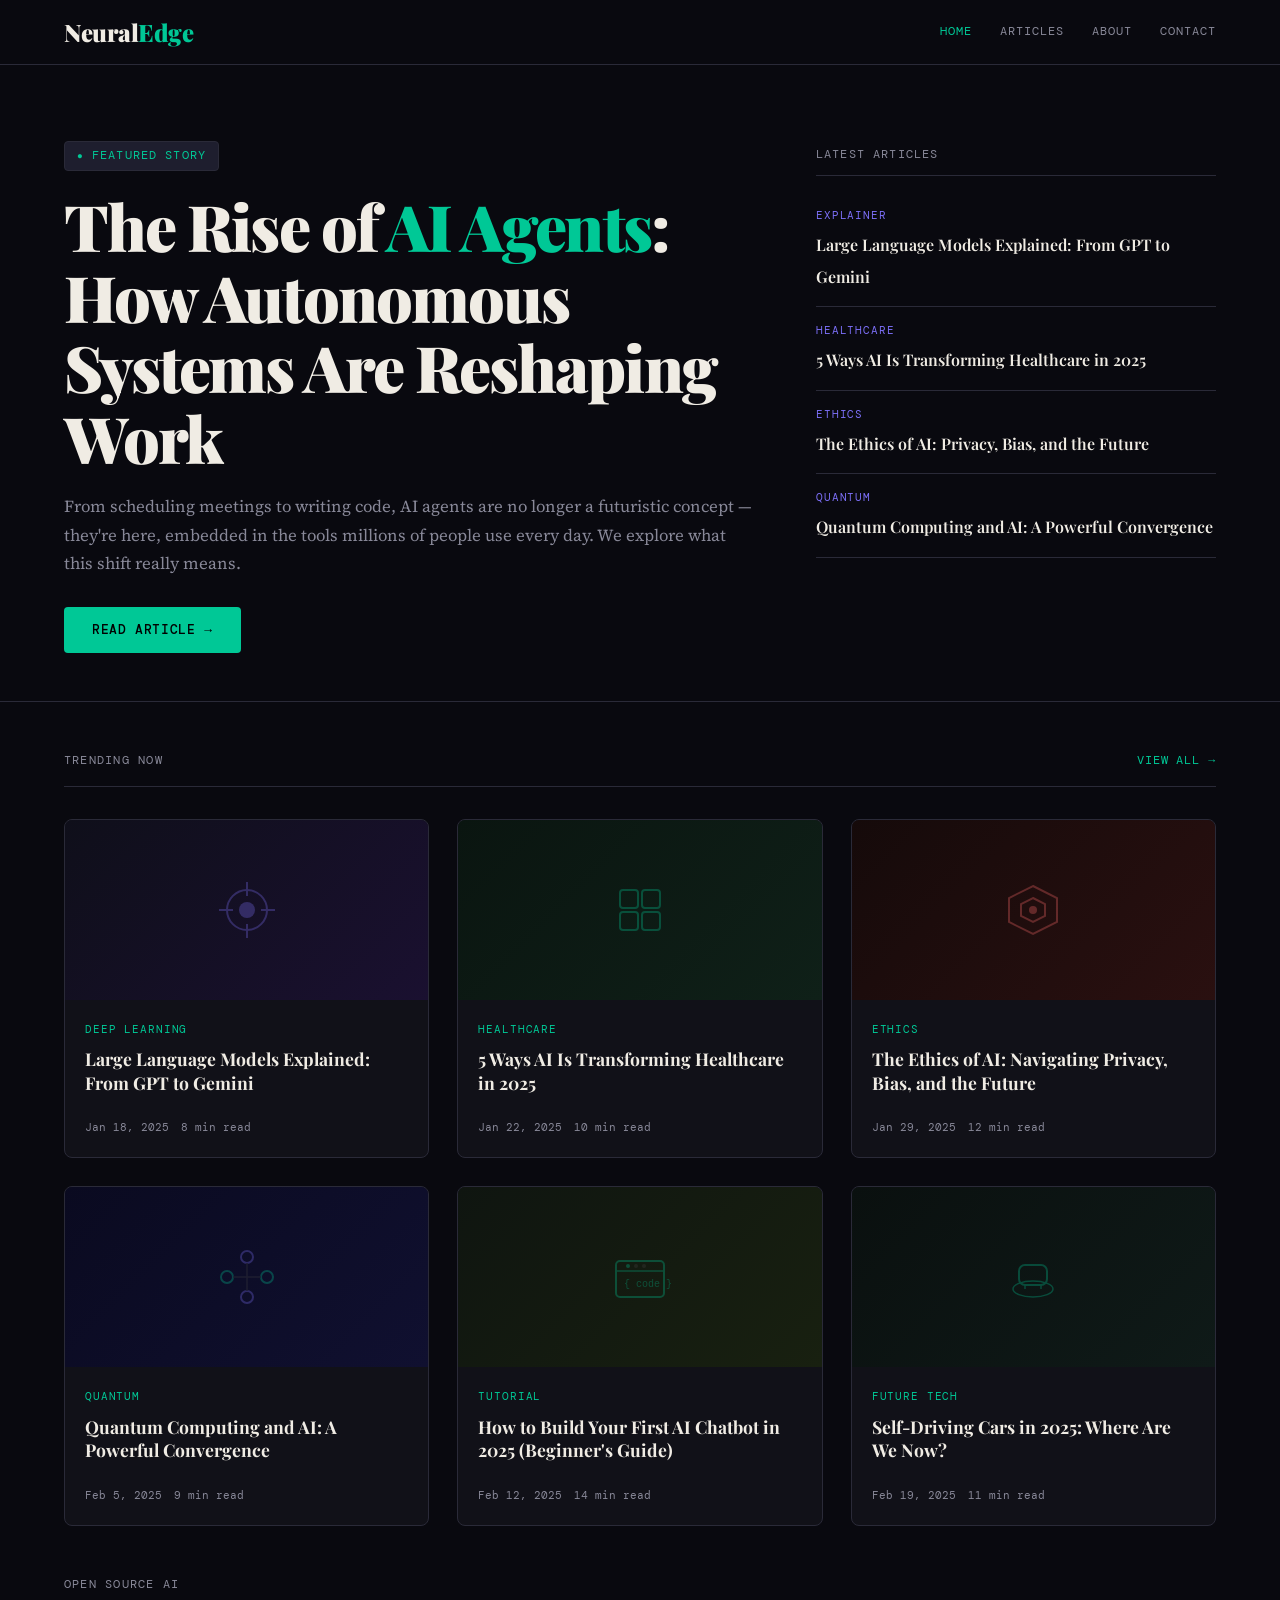
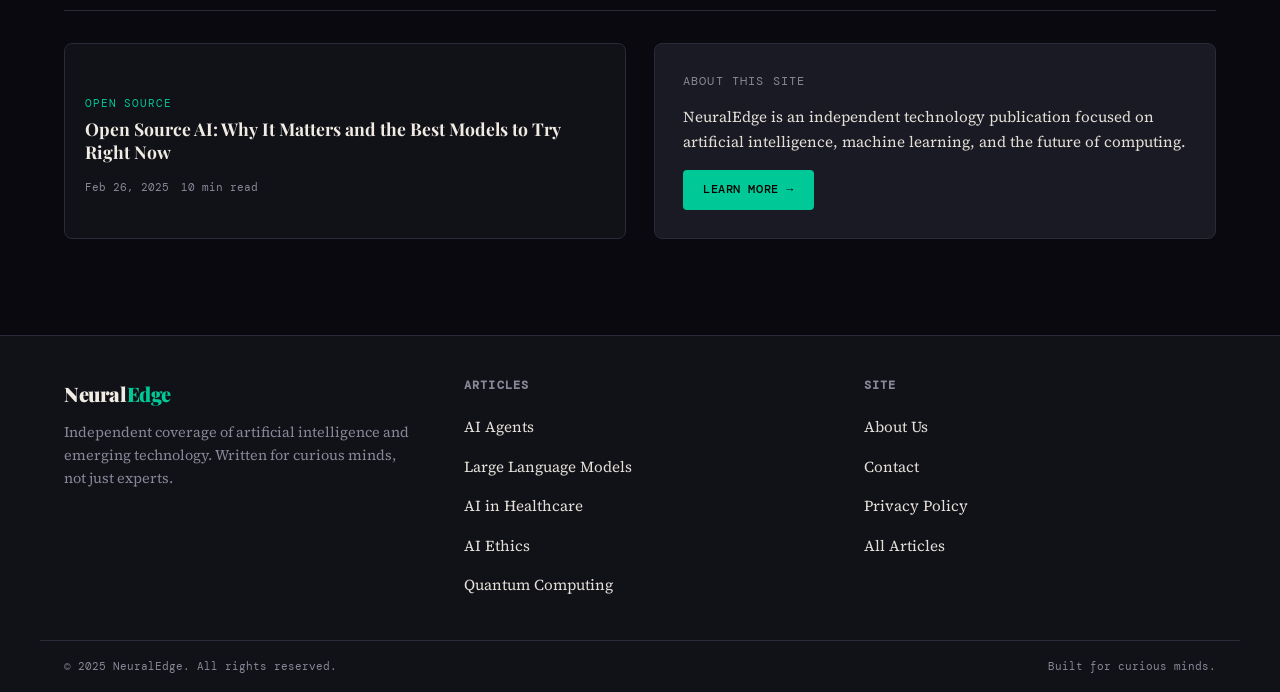
==== index.html @ 3fa574ba "Add files via upload" ====
<!DOCTYPE html>
<html lang="en">
<head>
  <meta charset="UTF-8" />
  <meta name="viewport" content="width=device-width, initial-scale=1.0" />
  <title>NeuralEdge — AI & Technology News, Guides and Insights</title>
  <meta name="description" content="NeuralEdge covers the latest in artificial intelligence, machine learning, and emerging technology. In-depth articles, beginner guides, and expert analysis." />
  <link rel="stylesheet" href="style.css" />
</head>
<body>

<header>
  <div class="header-inner">
    <a class="logo" href="index.html">Neural<span>Edge</span></a>
    <nav>
      <a href="index.html" class="active">Home</a>
      <a href="articles.html">Articles</a>
      <a href="about.html">About</a>
      <a href="contact.html">Contact</a>
    </nav>
  </div>
</header>

<main>
  <!-- HERO -->
  <div class="hero">
    <div class="hero-main">
      <div class="hero-badge">Featured Story</div>
      <h1 class="hero-title">The Rise of <em>AI Agents</em>: How Autonomous Systems Are Reshaping Work</h1>
      <p class="hero-desc">From scheduling meetings to writing code, AI agents are no longer a futuristic concept — they're here, embedded in the tools millions of people use every day. We explore what this shift really means.</p>
      <a class="btn" href="article-1.html">Read Article →</a>
    </div>
    <div class="hero-aside">
      <p class="aside-title">Latest Articles</p>
      <ul class="aside-list">
        <li>
          <a href="article-2.html">
            <span class="alist-cat">Explainer</span>
            <span class="alist-title">Large Language Models Explained: From GPT to Gemini</span>
          </a>
        </li>
        <li>
          <a href="article-3.html">
            <span class="alist-cat">Healthcare</span>
            <span class="alist-title">5 Ways AI Is Transforming Healthcare in 2025</span>
          </a>
        </li>
        <li>
          <a href="article-4.html">
            <span class="alist-cat">Ethics</span>
            <span class="alist-title">The Ethics of AI: Privacy, Bias, and the Future</span>
          </a>
        </li>
        <li>
          <a href="article-5.html">
            <span class="alist-cat">Quantum</span>
            <span class="alist-title">Quantum Computing and AI: A Powerful Convergence</span>
          </a>
        </li>
      </ul>
    </div>
  </div>

  <hr class="divider" />

  <!-- TRENDING -->
  <div class="section">
    <div class="section-header">
      <span class="section-title">Trending Now</span>
      <a class="section-link" href="articles.html">View all →</a>
    </div>
    <div class="card-grid">

      <div class="card">
        <div class="card-img" style="background: linear-gradient(135deg,#0f0f1a,#1a1030);">
          <svg viewBox="0 0 64 64" fill="none" xmlns="http://www.w3.org/2000/svg">
            <circle cx="32" cy="32" r="20" stroke="#7c6ff7" stroke-width="2"/>
            <circle cx="32" cy="32" r="8" fill="#7c6ff7"/>
            <line x1="32" y1="4" x2="32" y2="18" stroke="#7c6ff7" stroke-width="2"/>
            <line x1="32" y1="46" x2="32" y2="60" stroke="#7c6ff7" stroke-width="2"/>
            <line x1="4" y1="32" x2="18" y2="32" stroke="#7c6ff7" stroke-width="2"/>
            <line x1="46" y1="32" x2="60" y2="32" stroke="#7c6ff7" stroke-width="2"/>
          </svg>
        </div>
        <div class="card-body">
          <span class="card-tag">Deep Learning</span>
          <a href="article-2.html"><h3 class="card-title">Large Language Models Explained: From GPT to Gemini</h3></a>
          <div class="card-meta">
            <span>Jan 18, 2025</span>
            <span>8 min read</span>
          </div>
        </div>
      </div>

      <div class="card">
        <div class="card-img" style="background: linear-gradient(135deg,#0a1510,#0f2018);">
          <svg viewBox="0 0 64 64" fill="none" xmlns="http://www.w3.org/2000/svg">
            <rect x="12" y="12" width="18" height="18" rx="3" stroke="#00c896" stroke-width="2"/>
            <rect x="34" y="12" width="18" height="18" rx="3" stroke="#00c896" stroke-width="2"/>
            <rect x="12" y="34" width="18" height="18" rx="3" stroke="#00c896" stroke-width="2"/>
            <rect x="34" y="34" width="18" height="18" rx="3" stroke="#00c896" stroke-width="2"/>
          </svg>
        </div>
        <div class="card-body">
          <span class="card-tag">Healthcare</span>
          <a href="article-3.html"><h3 class="card-title">5 Ways AI Is Transforming Healthcare in 2025</h3></a>
          <div class="card-meta">
            <span>Jan 22, 2025</span>
            <span>10 min read</span>
          </div>
        </div>
      </div>

      <div class="card">
        <div class="card-img" style="background: linear-gradient(135deg,#150a0a,#2a1010);">
          <svg viewBox="0 0 64 64" fill="none" xmlns="http://www.w3.org/2000/svg">
            <path d="M32 8 L56 20 L56 44 L32 56 L8 44 L8 20 Z" stroke="#ff6b6b" stroke-width="2"/>
            <path d="M32 20 L44 26 L44 38 L32 44 L20 38 L20 26 Z" stroke="#ff6b6b" stroke-width="2"/>
            <circle cx="32" cy="32" r="4" fill="#ff6b6b"/>
          </svg>
        </div>
        <div class="card-body">
          <span class="card-tag">Ethics</span>
          <a href="article-4.html"><h3 class="card-title">The Ethics of AI: Navigating Privacy, Bias, and the Future</h3></a>
          <div class="card-meta">
            <span>Jan 29, 2025</span>
            <span>12 min read</span>
          </div>
        </div>
      </div>

      <div class="card">
        <div class="card-img" style="background: linear-gradient(135deg,#0a0a20,#101030);">
          <svg viewBox="0 0 64 64" fill="none" xmlns="http://www.w3.org/2000/svg">
            <circle cx="12" cy="32" r="6" stroke="#00c896" stroke-width="2"/>
            <circle cx="52" cy="32" r="6" stroke="#00c896" stroke-width="2"/>
            <circle cx="32" cy="12" r="6" stroke="#7c6ff7" stroke-width="2"/>
            <circle cx="32" cy="52" r="6" stroke="#7c6ff7" stroke-width="2"/>
            <line x1="18" y1="32" x2="46" y2="32" stroke="#444" stroke-width="1.5"/>
            <line x1="32" y1="18" x2="32" y2="46" stroke="#444" stroke-width="1.5"/>
          </svg>
        </div>
        <div class="card-body">
          <span class="card-tag">Quantum</span>
          <a href="article-5.html"><h3 class="card-title">Quantum Computing and AI: A Powerful Convergence</h3></a>
          <div class="card-meta">
            <span>Feb 5, 2025</span>
            <span>9 min read</span>
          </div>
        </div>
      </div>

      <div class="card">
        <div class="card-img" style="background: linear-gradient(135deg,#0f1510,#182010);">
          <svg viewBox="0 0 64 64" fill="none" xmlns="http://www.w3.org/2000/svg">
            <rect x="8" y="16" width="48" height="36" rx="4" stroke="#00c896" stroke-width="2"/>
            <line x1="8" y1="26" x2="56" y2="26" stroke="#00c896" stroke-width="1.5"/>
            <circle cx="20" cy="21" r="2" fill="#00c896"/>
            <circle cx="28" cy="21" r="2" fill="#444"/>
            <circle cx="36" cy="21" r="2" fill="#444"/>
            <text x="16" y="42" font-family="monospace" font-size="10" fill="#00c896">{ code }</text>
          </svg>
        </div>
        <div class="card-body">
          <span class="card-tag">Tutorial</span>
          <a href="article-6.html"><h3 class="card-title">How to Build Your First AI Chatbot in 2025 (Beginner's Guide)</h3></a>
          <div class="card-meta">
            <span>Feb 12, 2025</span>
            <span>14 min read</span>
          </div>
        </div>
      </div>

      <div class="card">
        <div class="card-img" style="background: linear-gradient(135deg,#0a100f,#0f1a18);">
          <svg viewBox="0 0 64 64" fill="none" xmlns="http://www.w3.org/2000/svg">
            <ellipse cx="32" cy="44" rx="20" ry="8" stroke="#00c896" stroke-width="1.5"/>
            <rect x="18" y="20" width="28" height="20" rx="6" stroke="#00c896" stroke-width="2"/>
            <line x1="24" y1="40" x2="24" y2="44" stroke="#00c896" stroke-width="1.5"/>
            <line x1="40" y1="40" x2="40" y2="44" stroke="#00c896" stroke-width="1.5"/>
          </svg>
        </div>
        <div class="card-body">
          <span class="card-tag">Future Tech</span>
          <a href="article-7.html"><h3 class="card-title">Self-Driving Cars in 2025: Where Are We Now?</h3></a>
          <div class="card-meta">
            <span>Feb 19, 2025</span>
            <span>11 min read</span>
          </div>
        </div>
      </div>

    </div>
  </div>

  <!-- OPEN SOURCE SECTION -->
  <div class="section" style="padding-top:0">
    <div class="section-header">
      <span class="section-title">Open Source AI</span>
    </div>
    <div class="card-grid" style="grid-template-columns: 1fr 1fr;">
      <div class="card" style="flex-direction:row; align-items:center; padding:0;">
        <div style="padding:24px 20px; flex:1;">
          <span class="card-tag">Open Source</span>
          <a href="article-8.html"><h3 class="card-title">Open Source AI: Why It Matters and the Best Models to Try Right Now</h3></a>
          <div class="card-meta">
            <span>Feb 26, 2025</span>
            <span>10 min read</span>
          </div>
        </div>
      </div>
      <div style="background:var(--bg3); border:1px solid var(--border); border-radius:8px; padding:28px; display:flex; flex-direction:column; justify-content:center;">
        <p style="font-family:'DM Mono',monospace; font-size:0.72rem; text-transform:uppercase; letter-spacing:0.1em; color:var(--muted); margin-bottom:12px;">About This Site</p>
        <p style="color:var(--text); font-size:0.95rem; line-height:1.65; margin-bottom:16px;">NeuralEdge is an independent technology publication focused on artificial intelligence, machine learning, and the future of computing.</p>
        <a href="about.html" class="btn" style="align-self:flex-start; font-size:0.72rem; padding:10px 20px;">Learn More →</a>
      </div>
    </div>
  </div>
</main>

<footer>
  <div class="footer-inner">
    <div class="footer-brand">
      <a class="logo" href="index.html">Neural<span>Edge</span></a>
      <p>Independent coverage of artificial intelligence and emerging technology. Written for curious minds, not just experts.</p>
    </div>
    <div class="footer-col">
      <h4>Articles</h4>
      <ul>
        <li><a href="article-1.html">AI Agents</a></li>
        <li><a href="article-2.html">Large Language Models</a></li>
        <li><a href="article-3.html">AI in Healthcare</a></li>
        <li><a href="article-4.html">AI Ethics</a></li>
        <li><a href="article-5.html">Quantum Computing</a></li>
      </ul>
    </div>
    <div class="footer-col">
      <h4>Site</h4>
      <ul>
        <li><a href="about.html">About Us</a></li>
        <li><a href="contact.html">Contact</a></li>
        <li><a href="privacy-policy.html">Privacy Policy</a></li>
        <li><a href="articles.html">All Articles</a></li>
      </ul>
    </div>
  </div>
  <div class="footer-bottom">
    <span>© 2025 NeuralEdge. All rights reserved.</span>
    <span>Built for curious minds.</span>
  </div>
</footer>

</body>
</html>
---- style.css ----
@import url('https://fonts.googleapis.com/css2?family=Playfair+Display:wght@400;600;700;900&family=Source+Serif+4:ital,wght@0,300;0,400;0,600;1,400&family=DM+Mono:wght@400;500&display=swap');

*, *::before, *::after { box-sizing: border-box; margin: 0; padding: 0; }

:root {
  --bg: #09090f;
  --bg2: #111118;
  --bg3: #1a1a24;
  --border: #2a2a38;
  --text: #e4e0d8;
  --muted: #888898;
  --accent: #00c896;
  --accent2: #7c6ff7;
  --headline: #f0ece4;
  --tag-bg: #1e1e2e;
}

html { scroll-behavior: smooth; }
body {
  background: var(--bg);
  color: var(--text);
  font-family: 'Source Serif 4', Georgia, serif;
  font-size: 18px;
  line-height: 1.75;
  min-height: 100vh;
}

a { color: var(--accent); text-decoration: none; transition: opacity 0.2s; }
a:hover { opacity: 0.75; }
img { max-width: 100%; display: block; }

/* ─── HEADER ─── */
header {
  border-bottom: 1px solid var(--border);
  background: var(--bg);
  position: sticky; top: 0; z-index: 100;
  backdrop-filter: blur(12px);
}
.header-inner {
  max-width: 1200px; margin: 0 auto;
  padding: 0 24px;
  display: flex; align-items: center; justify-content: space-between;
  height: 64px;
}
.logo {
  font-family: 'Playfair Display', serif;
  font-size: 1.5rem; font-weight: 900;
  color: var(--headline);
  letter-spacing: -0.02em;
}
.logo span { color: var(--accent); }
nav { display: flex; gap: 28px; align-items: center; }
nav a {
  font-family: 'DM Mono', monospace;
  font-size: 0.78rem; text-transform: uppercase;
  letter-spacing: 0.08em; color: var(--muted);
  transition: color 0.2s;
}
nav a:hover, nav a.active { color: var(--accent); opacity: 1; }

/* ─── HERO ─── */
.hero {
  max-width: 1200px; margin: 0 auto;
  padding: 72px 24px 48px;
  display: grid; grid-template-columns: 1fr 400px; gap: 64px; align-items: start;
}
.hero-badge {
  display: inline-flex; align-items: center; gap: 8px;
  background: var(--tag-bg); border: 1px solid var(--border);
  border-radius: 4px; padding: 4px 12px;
  font-family: 'DM Mono', monospace; font-size: 0.72rem;
  color: var(--accent); text-transform: uppercase; letter-spacing: 0.1em;
  margin-bottom: 20px;
}
.hero-badge::before { content: '●'; font-size: 0.6rem; }
.hero-title {
  font-family: 'Playfair Display', serif;
  font-size: clamp(2.4rem, 5vw, 4rem);
  font-weight: 900; line-height: 1.1;
  color: var(--headline); letter-spacing: -0.03em;
  margin-bottom: 20px;
}
.hero-title em { color: var(--accent); font-style: normal; }
.hero-desc { color: var(--muted); font-size: 1.05rem; margin-bottom: 28px; line-height: 1.7; }
.btn {
  display: inline-block;
  background: var(--accent); color: #000;
  padding: 12px 28px; border-radius: 4px;
  font-family: 'DM Mono', monospace; font-size: 0.8rem;
  font-weight: 500; letter-spacing: 0.05em; text-transform: uppercase;
  transition: transform 0.2s, box-shadow 0.2s;
}
.btn:hover { opacity: 1; transform: translateY(-2px); box-shadow: 0 8px 24px rgba(0,200,150,0.3); color: #000; }
.hero-aside { padding-top: 8px; }
.aside-title {
  font-family: 'DM Mono', monospace; font-size: 0.72rem;
  text-transform: uppercase; letter-spacing: 0.1em;
  color: var(--muted); margin-bottom: 16px;
  padding-bottom: 10px; border-bottom: 1px solid var(--border);
}
.aside-list { list-style: none; display: flex; flex-direction: column; gap: 0; }
.aside-list li { border-bottom: 1px solid var(--border); }
.aside-list a {
  display: block; padding: 14px 0;
  color: var(--text); transition: color 0.2s;
}
.aside-list a:hover { color: var(--accent); opacity: 1; }
.aside-list .alist-cat {
  font-family: 'DM Mono', monospace; font-size: 0.68rem;
  text-transform: uppercase; letter-spacing: 0.08em; color: var(--accent2);
  display: block; margin-bottom: 4px;
}
.aside-list .alist-title {
  font-family: 'Playfair Display', serif; font-weight: 600; font-size: 1rem;
  line-height: 1.35; color: var(--headline);
}

/* ─── SECTION ─── */
.section { max-width: 1200px; margin: 0 auto; padding: 48px 24px; }
.section-header {
  display: flex; align-items: center; justify-content: space-between;
  margin-bottom: 32px; padding-bottom: 14px; border-bottom: 1px solid var(--border);
}
.section-title {
  font-family: 'DM Mono', monospace; font-size: 0.78rem;
  text-transform: uppercase; letter-spacing: 0.1em; color: var(--muted);
}
.section-link {
  font-family: 'DM Mono', monospace; font-size: 0.72rem;
  text-transform: uppercase; letter-spacing: 0.08em;
}

/* ─── CARD GRID ─── */
.card-grid { display: grid; grid-template-columns: repeat(3, 1fr); gap: 28px; }
.card {
  background: var(--bg2); border: 1px solid var(--border);
  border-radius: 8px; overflow: hidden;
  transition: border-color 0.2s, transform 0.2s;
  display: flex; flex-direction: column;
}
.card:hover { border-color: var(--accent); transform: translateY(-3px); }
.card-img {
  height: 180px; background: var(--bg3);
  display: flex; align-items: center; justify-content: center;
  overflow: hidden;
}
.card-img svg { width: 64px; height: 64px; opacity: 0.3; }
.card-body { padding: 20px; flex: 1; display: flex; flex-direction: column; }
.card-tag {
  font-family: 'DM Mono', monospace; font-size: 0.68rem;
  text-transform: uppercase; letter-spacing: 0.08em;
  color: var(--accent); margin-bottom: 8px;
}
.card-title {
  font-family: 'Playfair Display', serif; font-weight: 700;
  font-size: 1.1rem; line-height: 1.35; color: var(--headline);
  margin-bottom: 10px; flex: 1;
}
.card-meta {
  font-family: 'DM Mono', monospace; font-size: 0.68rem;
  color: var(--muted); margin-top: 14px;
  display: flex; gap: 12px;
}

/* ─── ARTICLE PAGE ─── */
.article-hero {
  max-width: 800px; margin: 0 auto; padding: 56px 24px 40px;
}
.article-hero .cat-tag {
  font-family: 'DM Mono', monospace; font-size: 0.75rem;
  text-transform: uppercase; letter-spacing: 0.1em;
  color: var(--accent); margin-bottom: 16px; display: block;
}
.article-hero h1 {
  font-family: 'Playfair Display', serif;
  font-size: clamp(2rem, 4vw, 3rem); font-weight: 900;
  line-height: 1.1; color: var(--headline); letter-spacing: -0.02em;
  margin-bottom: 20px;
}
.article-hero .lead {
  font-size: 1.15rem; color: var(--muted); line-height: 1.7;
  margin-bottom: 24px; font-style: italic;
}
.article-meta {
  display: flex; gap: 20px; align-items: center;
  font-family: 'DM Mono', monospace; font-size: 0.72rem; color: var(--muted);
  padding: 16px 0; border-top: 1px solid var(--border); border-bottom: 1px solid var(--border);
}
.article-img-placeholder {
  max-width: 800px; margin: 32px auto 0;
  height: 380px; background: var(--bg3); border: 1px solid var(--border);
  border-radius: 8px; display: flex; align-items: center; justify-content: center;
  padding: 24px;
}
.article-img-placeholder .caption {
  font-family: 'DM Mono', monospace; font-size: 0.75rem;
  color: var(--muted); text-align: center;
}
.article-body {
  max-width: 720px; margin: 0 auto; padding: 40px 24px 80px;
}
.article-body h2 {
  font-family: 'Playfair Display', serif; font-weight: 700;
  font-size: 1.7rem; color: var(--headline); margin: 40px 0 16px;
  letter-spacing: -0.01em;
}
.article-body h3 {
  font-family: 'Playfair Display', serif; font-weight: 600;
  font-size: 1.25rem; color: var(--headline); margin: 28px 0 12px;
}
.article-body p { margin-bottom: 22px; color: var(--text); }
.article-body ul, .article-body ol { margin: 0 0 22px 24px; }
.article-body li { margin-bottom: 8px; }
.article-body blockquote {
  border-left: 3px solid var(--accent); margin: 32px 0;
  padding: 16px 24px; background: var(--bg2); border-radius: 0 6px 6px 0;
}
.article-body blockquote p { color: var(--headline); font-style: italic; margin: 0; font-size: 1.1rem; }
.callout {
  background: var(--bg3); border: 1px solid var(--border);
  border-left: 3px solid var(--accent2);
  border-radius: 6px; padding: 20px 24px; margin: 28px 0;
}
.callout-title {
  font-family: 'DM Mono', monospace; font-size: 0.72rem;
  text-transform: uppercase; letter-spacing: 0.08em;
  color: var(--accent2); margin-bottom: 8px;
}

/* ─── SIMPLE PAGE ─── */
.page-content {
  max-width: 720px; margin: 0 auto; padding: 56px 24px 80px;
}
.page-content h1 {
  font-family: 'Playfair Display', serif; font-weight: 900;
  font-size: 2.5rem; color: var(--headline); margin-bottom: 8px;
}
.page-content .subtitle {
  color: var(--muted); margin-bottom: 40px;
  padding-bottom: 28px; border-bottom: 1px solid var(--border);
}
.page-content h2 {
  font-family: 'Playfair Display', serif; font-weight: 700;
  font-size: 1.4rem; color: var(--headline); margin: 32px 0 12px;
}
.page-content p { margin-bottom: 18px; }
.page-content ul { margin: 0 0 18px 22px; }
.page-content li { margin-bottom: 6px; }

/* ─── CONTACT FORM ─── */
.contact-form { display: flex; flex-direction: column; gap: 18px; margin-top: 32px; }
.form-group label {
  display: block; font-family: 'DM Mono', monospace; font-size: 0.72rem;
  text-transform: uppercase; letter-spacing: 0.08em; color: var(--muted);
  margin-bottom: 6px;
}
.form-group input, .form-group textarea, .form-group select {
  width: 100%; background: var(--bg2); border: 1px solid var(--border);
  border-radius: 6px; padding: 12px 16px; color: var(--text);
  font-family: 'Source Serif 4', serif; font-size: 1rem;
  transition: border-color 0.2s; outline: none;
}
.form-group input:focus, .form-group textarea:focus {
  border-color: var(--accent);
}
.form-group textarea { resize: vertical; min-height: 140px; }

/* ─── FOOTER ─── */
footer {
  border-top: 1px solid var(--border); margin-top: 48px;
  background: var(--bg2);
}
.footer-inner {
  max-width: 1200px; margin: 0 auto; padding: 40px 24px;
  display: grid; grid-template-columns: 1fr 1fr 1fr; gap: 48px;
}
.footer-brand .logo { font-size: 1.25rem; margin-bottom: 10px; display: block; }
.footer-brand p { font-size: 0.9rem; color: var(--muted); line-height: 1.6; }
.footer-col h4 {
  font-family: 'DM Mono', monospace; font-size: 0.72rem;
  text-transform: uppercase; letter-spacing: 0.1em; color: var(--muted);
  margin-bottom: 14px;
}
.footer-col ul { list-style: none; display: flex; flex-direction: column; gap: 8px; }
.footer-col ul a { color: var(--text); font-size: 0.95rem; }
.footer-col ul a:hover { color: var(--accent); opacity: 1; }
.footer-bottom {
  max-width: 1200px; margin: 0 auto;
  padding: 16px 24px; border-top: 1px solid var(--border);
  display: flex; justify-content: space-between; align-items: center;
  font-family: 'DM Mono', monospace; font-size: 0.68rem; color: var(--muted);
}

/* ─── DIVIDER ─── */
.divider { border: none; border-top: 1px solid var(--border); margin: 0; }

/* ─── RESPONSIVE ─── */
@media (max-width: 900px) {
  .hero { grid-template-columns: 1fr; }
  .hero-aside { display: none; }
  .card-grid { grid-template-columns: 1fr 1fr; }
  .footer-inner { grid-template-columns: 1fr; gap: 32px; }
}
@media (max-width: 600px) {
  .card-grid { grid-template-columns: 1fr; }
  nav { gap: 16px; }
  nav a:not(:last-child) { display: none; }
  .header-inner { padding: 0 16px; }
}
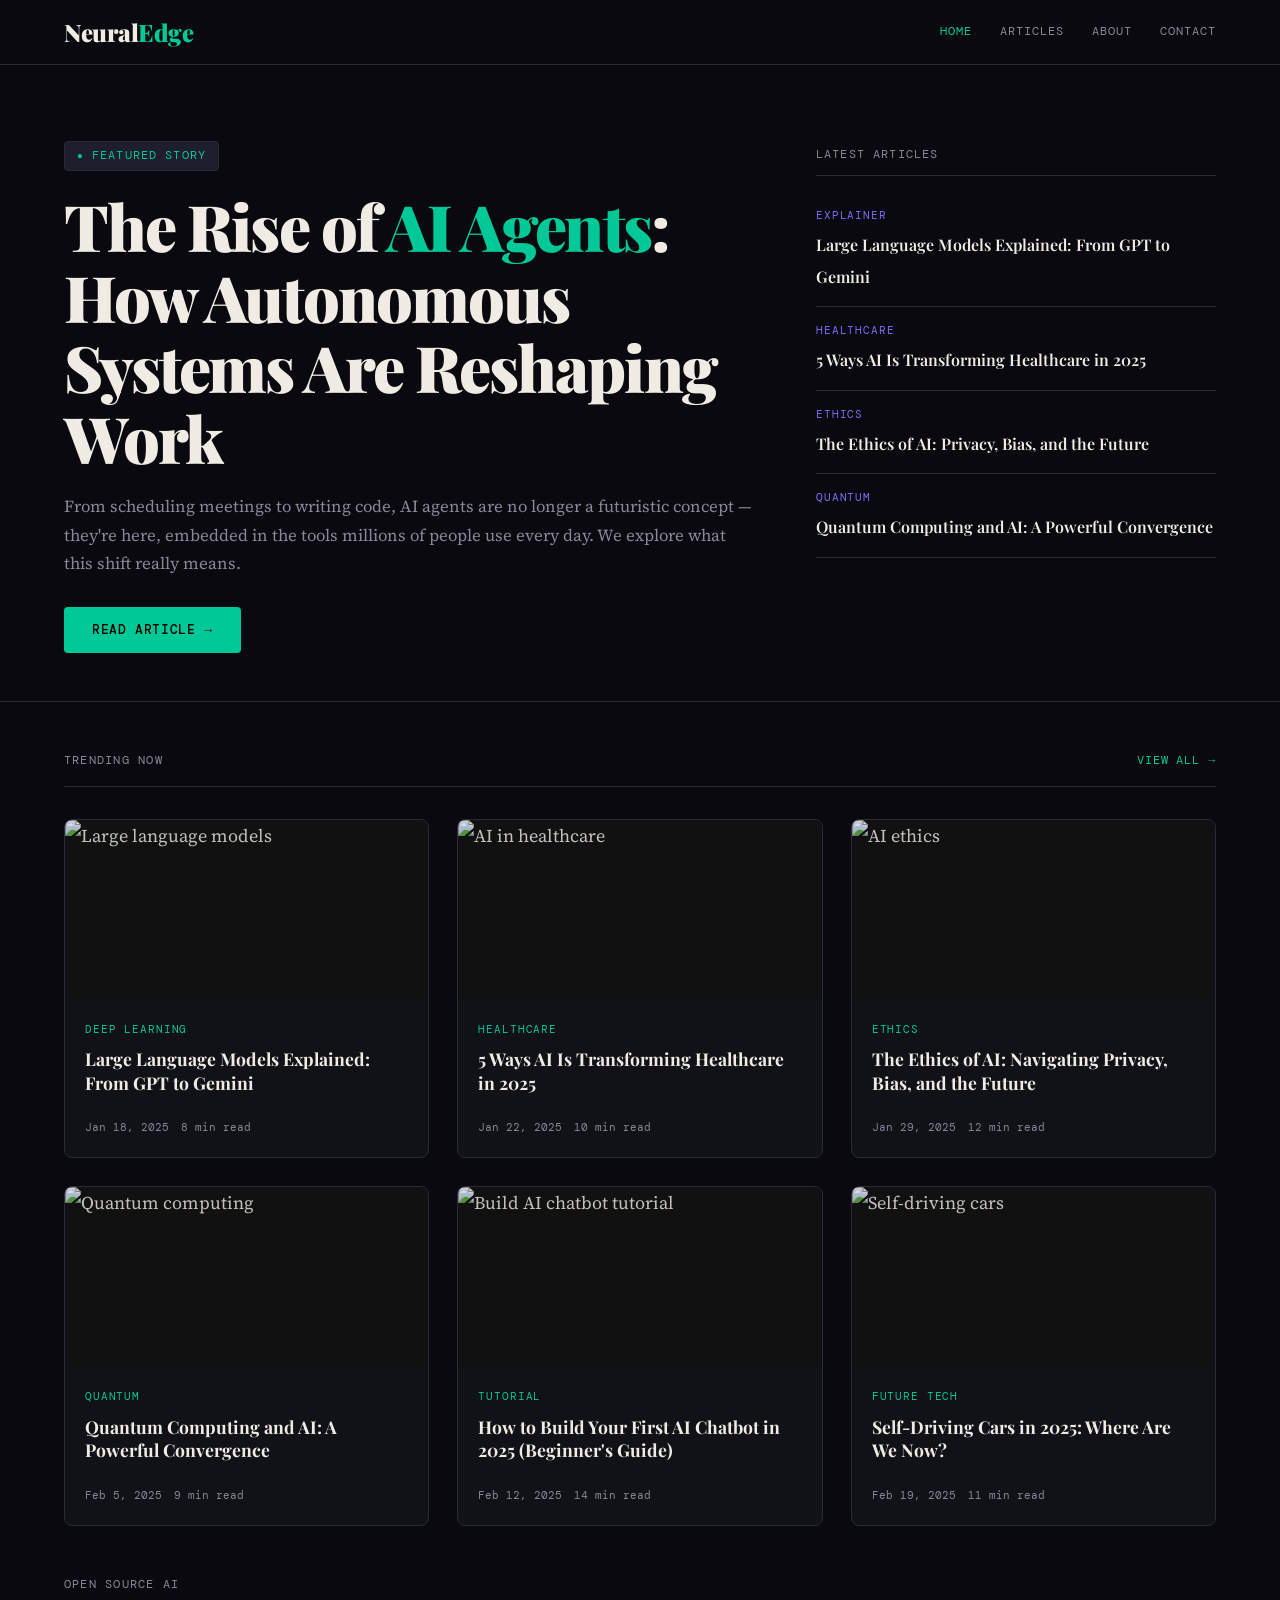
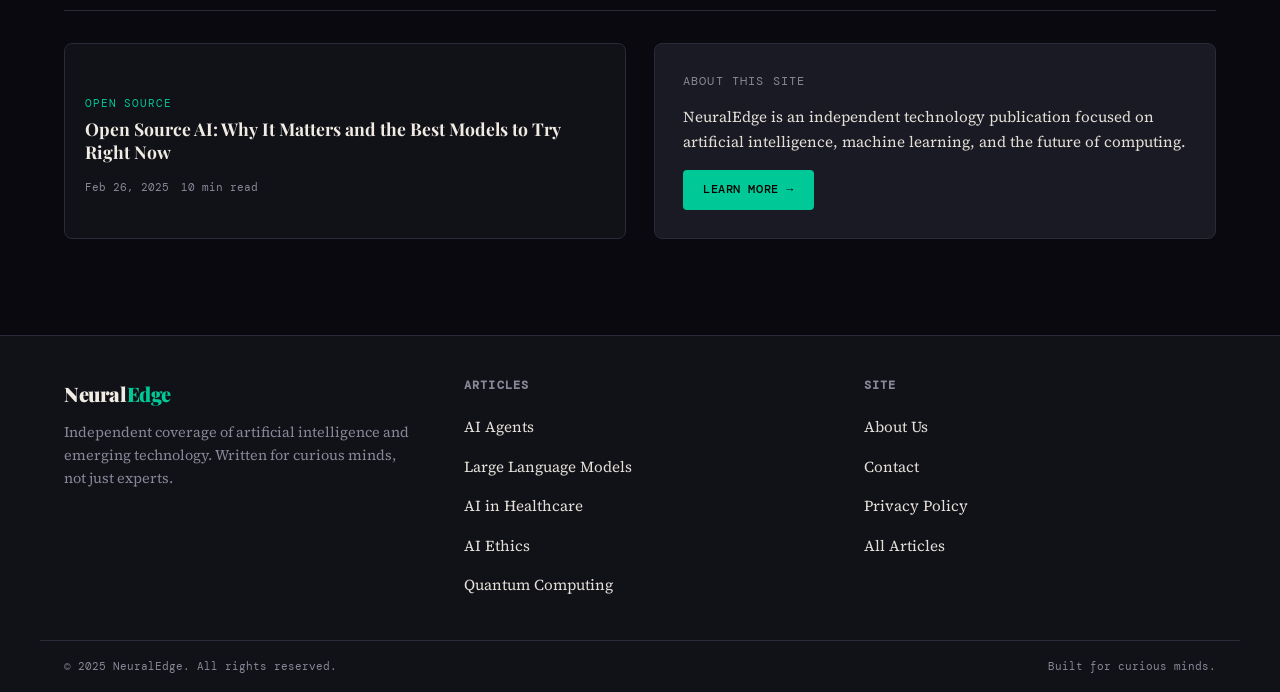
==== commit 38dd3608: "Add files via upload" ====
--- a/index.html
+++ b/index.html
@@ -72,15 +72,8 @@
     <div class="card-grid">
 
       <div class="card">
-        <div class="card-img" style="background: linear-gradient(135deg,#0f0f1a,#1a1030);">
-          <svg viewBox="0 0 64 64" fill="none" xmlns="http://www.w3.org/2000/svg">
-            <circle cx="32" cy="32" r="20" stroke="#7c6ff7" stroke-width="2"/>
-            <circle cx="32" cy="32" r="8" fill="#7c6ff7"/>
-            <line x1="32" y1="4" x2="32" y2="18" stroke="#7c6ff7" stroke-width="2"/>
-            <line x1="32" y1="46" x2="32" y2="60" stroke="#7c6ff7" stroke-width="2"/>
-            <line x1="4" y1="32" x2="18" y2="32" stroke="#7c6ff7" stroke-width="2"/>
-            <line x1="46" y1="32" x2="60" y2="32" stroke="#7c6ff7" stroke-width="2"/>
-          </svg>
+        <div class="card-img" style="background:#111;">
+          <img src="https://images.unsplash.com/photo-1677442135703-1787eea5ce01?w=600&q=70" alt="Large language models" style="width:100%;height:100%;object-fit:cover;opacity:0.85;" />
         </div>
         <div class="card-body">
           <span class="card-tag">Deep Learning</span>
@@ -93,13 +86,8 @@
       </div>
 
       <div class="card">
-        <div class="card-img" style="background: linear-gradient(135deg,#0a1510,#0f2018);">
-          <svg viewBox="0 0 64 64" fill="none" xmlns="http://www.w3.org/2000/svg">
-            <rect x="12" y="12" width="18" height="18" rx="3" stroke="#00c896" stroke-width="2"/>
-            <rect x="34" y="12" width="18" height="18" rx="3" stroke="#00c896" stroke-width="2"/>
-            <rect x="12" y="34" width="18" height="18" rx="3" stroke="#00c896" stroke-width="2"/>
-            <rect x="34" y="34" width="18" height="18" rx="3" stroke="#00c896" stroke-width="2"/>
-          </svg>
+        <div class="card-img" style="background:#111;">
+          <img src="https://images.unsplash.com/photo-1576091160550-2173dba999ef?w=600&q=70" alt="AI in healthcare" style="width:100%;height:100%;object-fit:cover;opacity:0.85;" />
         </div>
         <div class="card-body">
           <span class="card-tag">Healthcare</span>
@@ -112,12 +100,8 @@
       </div>
 
       <div class="card">
-        <div class="card-img" style="background: linear-gradient(135deg,#150a0a,#2a1010);">
-          <svg viewBox="0 0 64 64" fill="none" xmlns="http://www.w3.org/2000/svg">
-            <path d="M32 8 L56 20 L56 44 L32 56 L8 44 L8 20 Z" stroke="#ff6b6b" stroke-width="2"/>
-            <path d="M32 20 L44 26 L44 38 L32 44 L20 38 L20 26 Z" stroke="#ff6b6b" stroke-width="2"/>
-            <circle cx="32" cy="32" r="4" fill="#ff6b6b"/>
-          </svg>
+        <div class="card-img" style="background:#111;">
+          <img src="https://images.unsplash.com/photo-1620712943543-bcc4688e7485?w=600&q=70" alt="AI ethics" style="width:100%;height:100%;object-fit:cover;opacity:0.85;" />
         </div>
         <div class="card-body">
           <span class="card-tag">Ethics</span>
@@ -130,15 +114,8 @@
       </div>
 
       <div class="card">
-        <div class="card-img" style="background: linear-gradient(135deg,#0a0a20,#101030);">
-          <svg viewBox="0 0 64 64" fill="none" xmlns="http://www.w3.org/2000/svg">
-            <circle cx="12" cy="32" r="6" stroke="#00c896" stroke-width="2"/>
-            <circle cx="52" cy="32" r="6" stroke="#00c896" stroke-width="2"/>
-            <circle cx="32" cy="12" r="6" stroke="#7c6ff7" stroke-width="2"/>
-            <circle cx="32" cy="52" r="6" stroke="#7c6ff7" stroke-width="2"/>
-            <line x1="18" y1="32" x2="46" y2="32" stroke="#444" stroke-width="1.5"/>
-            <line x1="32" y1="18" x2="32" y2="46" stroke="#444" stroke-width="1.5"/>
-          </svg>
+        <div class="card-img" style="background:#111;">
+          <img src="https://images.unsplash.com/photo-1635070041078-e363dbe005cb?w=600&q=70" alt="Quantum computing" style="width:100%;height:100%;object-fit:cover;opacity:0.85;" />
         </div>
         <div class="card-body">
           <span class="card-tag">Quantum</span>
@@ -151,15 +128,8 @@
       </div>
 
       <div class="card">
-        <div class="card-img" style="background: linear-gradient(135deg,#0f1510,#182010);">
-          <svg viewBox="0 0 64 64" fill="none" xmlns="http://www.w3.org/2000/svg">
-            <rect x="8" y="16" width="48" height="36" rx="4" stroke="#00c896" stroke-width="2"/>
-            <line x1="8" y1="26" x2="56" y2="26" stroke="#00c896" stroke-width="1.5"/>
-            <circle cx="20" cy="21" r="2" fill="#00c896"/>
-            <circle cx="28" cy="21" r="2" fill="#444"/>
-            <circle cx="36" cy="21" r="2" fill="#444"/>
-            <text x="16" y="42" font-family="monospace" font-size="10" fill="#00c896">{ code }</text>
-          </svg>
+        <div class="card-img" style="background:#111;">
+          <img src="https://images.unsplash.com/photo-1587620962725-abab7fe55159?w=600&q=70" alt="Build AI chatbot tutorial" style="width:100%;height:100%;object-fit:cover;opacity:0.85;" />
         </div>
         <div class="card-body">
           <span class="card-tag">Tutorial</span>
@@ -172,13 +142,8 @@
       </div>
 
       <div class="card">
-        <div class="card-img" style="background: linear-gradient(135deg,#0a100f,#0f1a18);">
-          <svg viewBox="0 0 64 64" fill="none" xmlns="http://www.w3.org/2000/svg">
-            <ellipse cx="32" cy="44" rx="20" ry="8" stroke="#00c896" stroke-width="1.5"/>
-            <rect x="18" y="20" width="28" height="20" rx="6" stroke="#00c896" stroke-width="2"/>
-            <line x1="24" y1="40" x2="24" y2="44" stroke="#00c896" stroke-width="1.5"/>
-            <line x1="40" y1="40" x2="40" y2="44" stroke="#00c896" stroke-width="1.5"/>
-          </svg>
+        <div class="card-img" style="background:#111;">
+          <img src="https://images.unsplash.com/photo-1549317661-bd32c8ce0db2?w=600&q=70" alt="Self-driving cars" style="width:100%;height:100%;object-fit:cover;opacity:0.85;" />
         </div>
         <div class="card-body">
           <span class="card-tag">Future Tech</span>
--- a/style.css
+++ b/style.css
@@ -227,6 +227,20 @@
   color: var(--accent2); margin-bottom: 8px;
 }
 
+/* ─── ARTICLE IMAGE ─── */
+.article-img-full {
+  max-width: 800px; margin: 32px auto 0; padding: 0 24px;
+}
+.article-img-full img {
+  width: 100%; height: 380px; object-fit: cover;
+  border-radius: 8px; border: 1px solid var(--border);
+}
+.article-img-full .caption {
+  font-family: 'DM Mono', monospace; font-size: 0.72rem;
+  color: var(--muted); margin-top: 10px; text-align: center;
+  display: block;
+}
+
 /* ─── SIMPLE PAGE ─── */
 .page-content {
   max-width: 720px; margin: 0 auto; padding: 56px 24px 80px;
